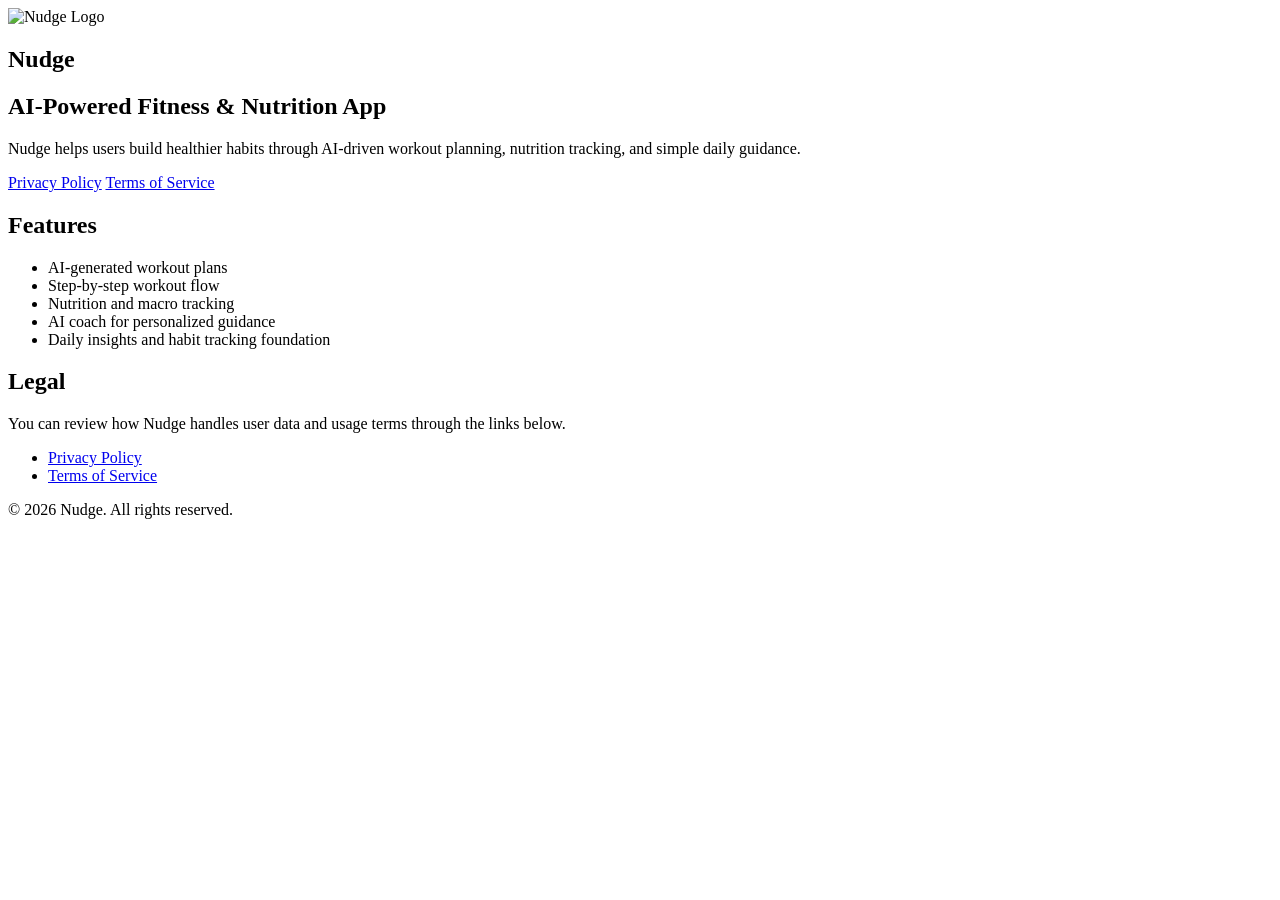
==== index.html @ b32153af "Create index.html" ====
<!DOCTYPE html>
<html lang="en">
<head>
  <meta charset="UTF-8" />
  <meta name="viewport" content="width=device-width, initial-scale=1.0" />
  <title>Nudge – AI-Powered Fitness & Nutrition App</title>
  <link rel="stylesheet" href="style.css" />
</head>
<body>
  <main class="page">
    <section class="hero">
      <div class="logo-row">
        <img src="assets/logo.png" alt="Nudge Logo" class="logo" />
        <h1 class="brand">Nudge</h1>
      </div>

      <h2>AI-Powered Fitness & Nutrition App</h2>

      <p class="subtitle">
        Nudge helps users build healthier habits through AI-driven workout planning,
        nutrition tracking, and simple daily guidance.
      </p>

      <div class="links">
        <a class="btn" href="privacy.html">Privacy Policy</a>
        <a class="btn secondary" href="terms.html">Terms of Service</a>
      </div>
    </section>

    <section class="section">
      <h2>Features</h2>
      <ul>
        <li>AI-generated workout plans</li>
        <li>Step-by-step workout flow</li>
        <li>Nutrition and macro tracking</li>
        <li>AI coach for personalized guidance</li>
        <li>Daily insights and habit tracking foundation</li>
      </ul>
    </section>

    <section class="section">
      <h2>Legal</h2>
      <p>
        You can review how Nudge handles user data and usage terms through the links below.
      </p>
      <ul>
        <li><a href="privacy.html">Privacy Policy</a></li>
        <li><a href="terms.html">Terms of Service</a></li>
      </ul>
    </section>

    <p class="footer">© 2026 Nudge. All rights reserved.</p>
  </main>
</body>
</html>
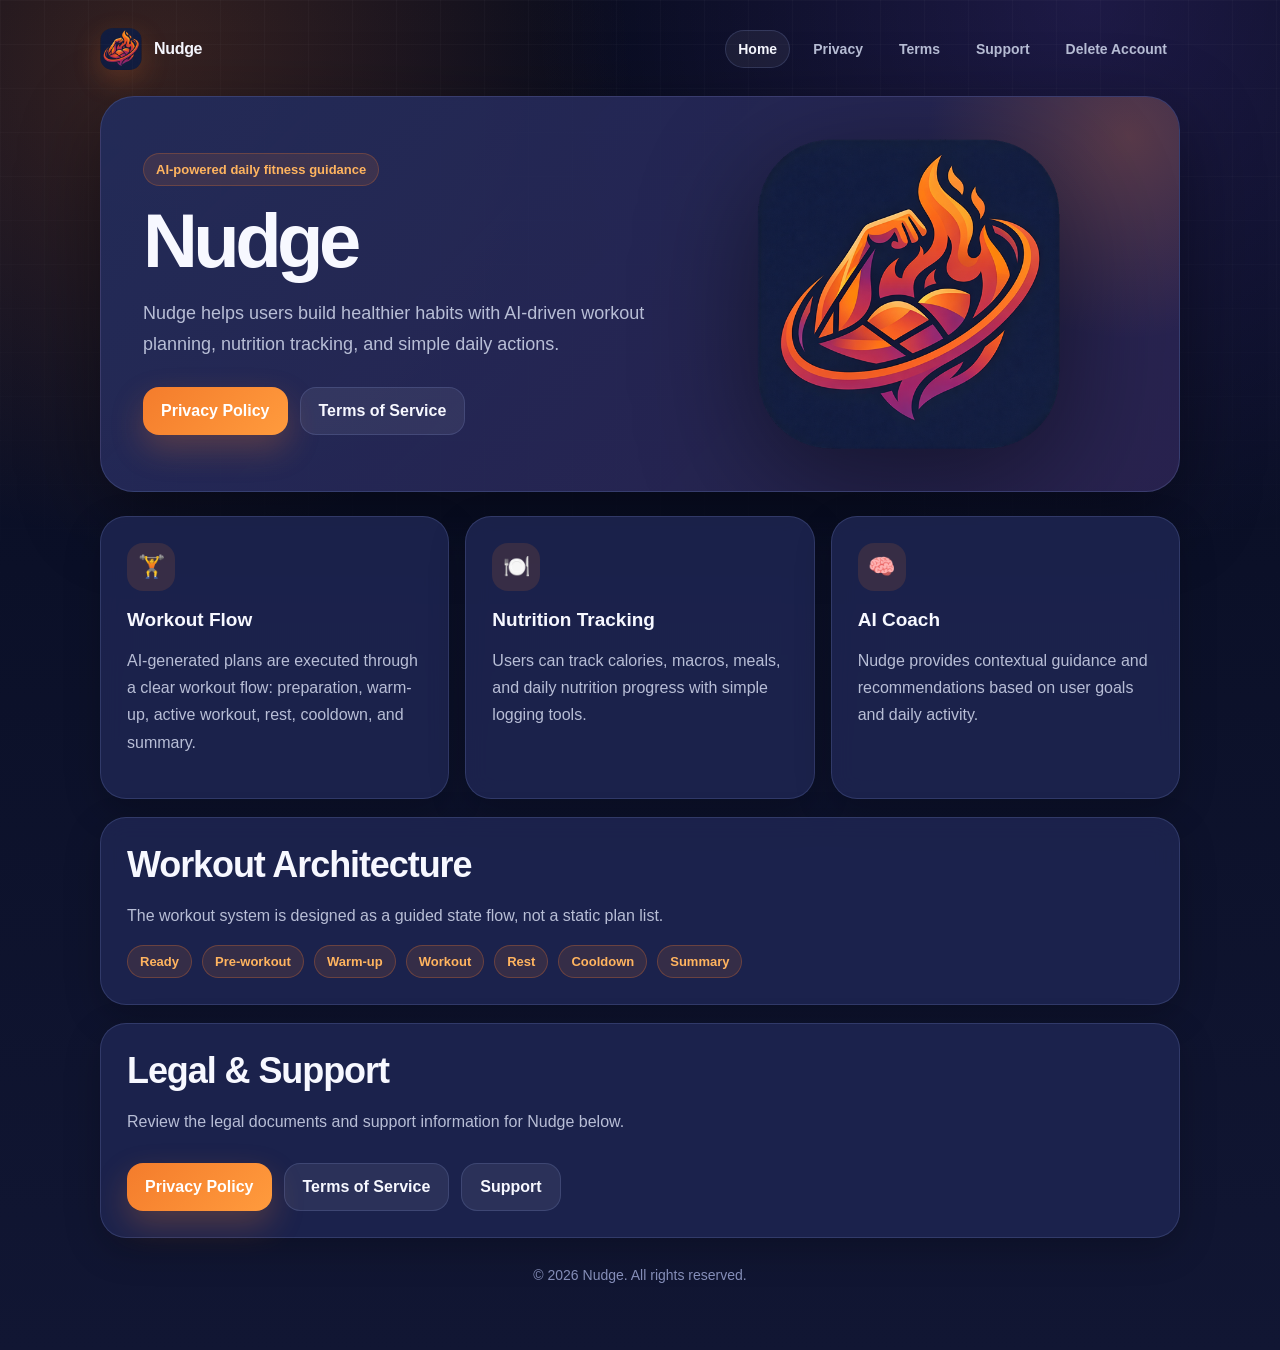
==== commit ede8178a: "Add files via upload" ====
--- a/index.html
+++ b/index.html
@@ -3,50 +3,86 @@
 <head>
   <meta charset="UTF-8" />
   <meta name="viewport" content="width=device-width, initial-scale=1.0" />
+  <meta name="description" content="Nudge is an AI-powered fitness and nutrition app for workout planning, nutrition tracking, and daily guidance." />
   <title>Nudge – AI-Powered Fitness & Nutrition App</title>
+  <link rel="icon" href="assets/logo.png" />
+  <link rel="apple-touch-icon" href="assets/logo.png" />
   <link rel="stylesheet" href="style.css" />
 </head>
 <body>
   <main class="page">
+    <nav class="nav">
+      <a class="nav-brand" href="index.html">
+        <img class="nav-logo" src="assets/logo.png" alt="Nudge logo" />
+        <span>Nudge</span>
+      </a>
+      <div class="nav-links">
+        <a class="active" href="index.html">Home</a>
+        <a href="privacy.html">Privacy</a>
+        <a href="terms.html">Terms</a>
+        <a href="support.html">Support</a>
+        <a href="delete-account.html">Delete Account</a>
+      </div>
+    </nav>
+
     <section class="hero">
-      <div class="logo-row">
-        <img src="assets/logo.png" alt="Nudge Logo" class="logo" />
-        <h1 class="brand">Nudge</h1>
+      <div class="hero-content">
+        <div class="eyebrow">AI-powered daily fitness guidance</div>
+        <h1>Nudge</h1>
+        <p class="lead">
+          Nudge helps users build healthier habits with AI-driven workout planning,
+          nutrition tracking, and simple daily actions.
+        </p>
+        <div class="cta-row">
+          <a class="btn" href="privacy.html">Privacy Policy</a>
+          <a class="btn secondary" href="terms.html">Terms of Service</a>
+        </div>
       </div>
+      <div class="hero-visual">
+        <img class="app-logo-large" src="assets/logo.png" alt="Nudge app logo" />
+      </div>
+    </section>
 
-      <h2>AI-Powered Fitness & Nutrition App</h2>
+    <section class="grid" aria-label="App features">
+      <article class="card">
+        <div class="card-icon">🏋️</div>
+        <h3>Workout Flow</h3>
+        <p>AI-generated plans are executed through a clear workout flow: preparation, warm-up, active workout, rest, cooldown, and summary.</p>
+      </article>
+      <article class="card">
+        <div class="card-icon">🍽️</div>
+        <h3>Nutrition Tracking</h3>
+        <p>Users can track calories, macros, meals, and daily nutrition progress with simple logging tools.</p>
+      </article>
+      <article class="card">
+        <div class="card-icon">🧠</div>
+        <h3>AI Coach</h3>
+        <p>Nudge provides contextual guidance and recommendations based on user goals and daily activity.</p>
+      </article>
+    </section>
 
-      <p class="subtitle">
-        Nudge helps users build healthier habits through AI-driven workout planning,
-        nutrition tracking, and simple daily guidance.
-      </p>
-
-      <div class="links">
-        <a class="btn" href="privacy.html">Privacy Policy</a>
-        <a class="btn secondary" href="terms.html">Terms of Service</a>
+    <section class="section">
+      <h2>Workout Architecture</h2>
+      <p>The workout system is designed as a guided state flow, not a static plan list.</p>
+      <div class="flow">
+        <span>Ready</span>
+        <span>Pre-workout</span>
+        <span>Warm-up</span>
+        <span>Workout</span>
+        <span>Rest</span>
+        <span>Cooldown</span>
+        <span>Summary</span>
       </div>
     </section>
 
     <section class="section">
-      <h2>Features</h2>
-      <ul>
-        <li>AI-generated workout plans</li>
-        <li>Step-by-step workout flow</li>
-        <li>Nutrition and macro tracking</li>
-        <li>AI coach for personalized guidance</li>
-        <li>Daily insights and habit tracking foundation</li>
-      </ul>
-    </section>
-
-    <section class="section">
-      <h2>Legal</h2>
-      <p>
-        You can review how Nudge handles user data and usage terms through the links below.
-      </p>
-      <ul>
-        <li><a href="privacy.html">Privacy Policy</a></li>
-        <li><a href="terms.html">Terms of Service</a></li>
-      </ul>
+      <h2>Legal & Support</h2>
+      <p>Review the legal documents and support information for Nudge below.</p>
+      <div class="links">
+        <a class="btn" href="privacy.html">Privacy Policy</a>
+        <a class="btn secondary" href="terms.html">Terms of Service</a>
+        <a class="btn secondary" href="support.html">Support</a>
+      </div>
     </section>
 
     <p class="footer">© 2026 Nudge. All rights reserved.</p>
--- a/style.css
+++ b/style.css
@@ -0,0 +1,324 @@
+:root {
+  --bg-0: #070b1d;
+  --bg-1: #0b1028;
+  --bg-2: #111633;
+  --card: rgba(31, 39, 83, 0.82);
+  --card-solid: #1c2247;
+  --card-2: rgba(43, 36, 82, 0.88);
+  --border: rgba(130, 145, 210, 0.22);
+  --text: #f7f8ff;
+  --muted: #b8bed6;
+  --soft: #8790bb;
+  --accent: #f47c2c;
+  --accent-2: #ffb45f;
+  --danger: #ff7a7a;
+  --success: #7ee2a8;
+  --shadow: 0 24px 80px rgba(0, 0, 0, 0.42);
+}
+
+* { box-sizing: border-box; }
+
+html { scroll-behavior: smooth; }
+
+body {
+  margin: 0;
+  min-height: 100vh;
+  font-family: -apple-system, BlinkMacSystemFont, "Segoe UI", Roboto, Inter, Arial, sans-serif;
+  color: var(--text);
+  background:
+    radial-gradient(circle at 12% 5%, rgba(244, 124, 44, 0.20), transparent 28%),
+    radial-gradient(circle at 85% 0%, rgba(132, 92, 255, 0.18), transparent 32%),
+    linear-gradient(180deg, var(--bg-0), var(--bg-1) 42%, var(--bg-2));
+}
+
+body::before {
+  content: "";
+  position: fixed;
+  inset: 0;
+  pointer-events: none;
+  background-image:
+    linear-gradient(rgba(255,255,255,0.025) 1px, transparent 1px),
+    linear-gradient(90deg, rgba(255,255,255,0.025) 1px, transparent 1px);
+  background-size: 44px 44px;
+  mask-image: linear-gradient(to bottom, black, transparent 80%);
+}
+
+.page {
+  width: min(1080px, calc(100% - 32px));
+  margin: 0 auto;
+  padding: 28px 0 48px;
+}
+
+.nav {
+  display: flex;
+  align-items: center;
+  justify-content: space-between;
+  gap: 18px;
+  margin-bottom: 26px;
+}
+
+.nav-brand {
+  display: flex;
+  align-items: center;
+  gap: 12px;
+  color: var(--text);
+  text-decoration: none;
+  font-weight: 800;
+  letter-spacing: -0.02em;
+}
+
+.nav-logo {
+  width: 42px;
+  height: 42px;
+  border-radius: 13px;
+  box-shadow: 0 10px 28px rgba(244, 124, 44, 0.22);
+}
+
+.nav-links {
+  display: flex;
+  gap: 10px;
+  flex-wrap: wrap;
+  justify-content: flex-end;
+}
+
+.nav-links a {
+  color: var(--muted);
+  text-decoration: none;
+  font-size: 14px;
+  font-weight: 700;
+  padding: 10px 12px;
+  border: 1px solid transparent;
+  border-radius: 999px;
+}
+
+.nav-links a:hover,
+.nav-links a.active {
+  color: var(--text);
+  background: rgba(255,255,255,0.06);
+  border-color: var(--border);
+}
+
+.hero {
+  position: relative;
+  overflow: hidden;
+  display: grid;
+  grid-template-columns: 1.05fr 0.95fr;
+  gap: 34px;
+  align-items: center;
+  background: linear-gradient(135deg, rgba(34, 43, 89, 0.96), rgba(43, 36, 82, 0.92));
+  border: 1px solid var(--border);
+  border-radius: 34px;
+  padding: 42px;
+  box-shadow: var(--shadow);
+}
+
+.hero::after {
+  content: "";
+  position: absolute;
+  width: 420px;
+  height: 420px;
+  right: -160px;
+  top: -170px;
+  background: radial-gradient(circle, rgba(244, 124, 44, 0.24), transparent 68%);
+}
+
+.hero-content,
+.hero-visual { position: relative; z-index: 1; }
+
+.eyebrow {
+  display: inline-flex;
+  align-items: center;
+  gap: 8px;
+  color: var(--accent-2);
+  background: rgba(244, 124, 44, 0.12);
+  border: 1px solid rgba(244, 124, 44, 0.24);
+  border-radius: 999px;
+  padding: 8px 12px;
+  font-size: 13px;
+  font-weight: 800;
+  margin-bottom: 18px;
+}
+
+h1 {
+  margin: 0;
+  font-size: clamp(40px, 7vw, 76px);
+  line-height: 0.98;
+  letter-spacing: -0.06em;
+}
+
+h2 {
+  margin: 0 0 14px;
+  font-size: clamp(24px, 3vw, 36px);
+  letter-spacing: -0.03em;
+}
+
+h3 {
+  margin: 0 0 8px;
+  font-size: 19px;
+}
+
+p, li {
+  color: var(--muted);
+  line-height: 1.7;
+}
+
+.lead {
+  margin: 20px 0 0;
+  max-width: 640px;
+  font-size: 18px;
+}
+
+.hero-visual {
+  display: grid;
+  place-items: center;
+  min-height: 280px;
+}
+
+.app-logo-large {
+  width: min(310px, 78vw);
+  height: auto;
+  border-radius: 34px;
+  filter: drop-shadow(0 30px 60px rgba(0,0,0,0.45));
+}
+
+.cta-row,
+.links {
+  display: flex;
+  gap: 12px;
+  flex-wrap: wrap;
+  margin-top: 28px;
+}
+
+.btn {
+  display: inline-flex;
+  align-items: center;
+  justify-content: center;
+  gap: 8px;
+  min-height: 48px;
+  padding: 14px 18px;
+  border-radius: 16px;
+  color: #ffffff;
+  background: linear-gradient(135deg, var(--accent), #ff9b3d);
+  box-shadow: 0 14px 32px rgba(244, 124, 44, 0.25);
+  text-decoration: none;
+  font-weight: 900;
+}
+
+.btn.secondary {
+  background: rgba(255,255,255,0.07);
+  color: var(--text);
+  border: 1px solid var(--border);
+  box-shadow: none;
+}
+
+.grid {
+  display: grid;
+  grid-template-columns: repeat(3, 1fr);
+  gap: 16px;
+  margin-top: 24px;
+}
+
+.card,
+.section,
+.legal-card {
+  background: var(--card);
+  border: 1px solid var(--border);
+  border-radius: 26px;
+  padding: 26px;
+  box-shadow: 0 12px 36px rgba(0,0,0,0.22);
+  backdrop-filter: blur(12px);
+}
+
+.section { margin-top: 18px; }
+
+.card-icon {
+  width: 48px;
+  height: 48px;
+  display: grid;
+  place-items: center;
+  border-radius: 16px;
+  margin-bottom: 18px;
+  background: rgba(244, 124, 44, 0.13);
+  color: var(--accent-2);
+  font-size: 22px;
+}
+
+.flow {
+  display: flex;
+  flex-wrap: wrap;
+  gap: 10px;
+  margin-top: 16px;
+}
+
+.flow span,
+.tag {
+  display: inline-flex;
+  align-items: center;
+  border-radius: 999px;
+  padding: 8px 12px;
+  color: var(--accent-2);
+  background: rgba(244,124,44,0.12);
+  border: 1px solid rgba(244,124,44,0.28);
+  font-weight: 800;
+  font-size: 13px;
+}
+
+.legal-shell {
+  max-width: 920px;
+  margin: 0 auto;
+}
+
+.legal-card h1 {
+  font-size: clamp(32px, 5vw, 50px);
+  margin-bottom: 10px;
+}
+
+.legal-card h2 {
+  margin-top: 34px;
+  padding-top: 20px;
+  border-top: 1px solid var(--border);
+  font-size: 22px;
+}
+
+.legal-card h2:first-of-type {
+  border-top: 0;
+  padding-top: 0;
+}
+
+.legal-card h3 {
+  margin-top: 24px;
+  color: var(--text);
+}
+
+.meta {
+  color: var(--soft);
+  margin-top: 0;
+}
+
+.notice {
+  border-left: 4px solid var(--accent);
+  background: rgba(244,124,44,0.10);
+  padding: 14px 16px;
+  border-radius: 16px;
+  margin: 20px 0;
+}
+
+a { color: var(--accent-2); font-weight: 800; }
+
+a:hover { color: var(--accent); }
+
+.footer {
+  margin-top: 26px;
+  text-align: center;
+  color: var(--soft);
+  font-size: 14px;
+}
+
+@media (max-width: 820px) {
+  .hero { grid-template-columns: 1fr; padding: 28px; }
+  .grid { grid-template-columns: 1fr; }
+  .nav { align-items: flex-start; flex-direction: column; }
+  .nav-links { justify-content: flex-start; }
+  .app-logo-large { width: min(230px, 72vw); }
+  .legal-card, .section, .card { padding: 22px; border-radius: 22px; }
+}
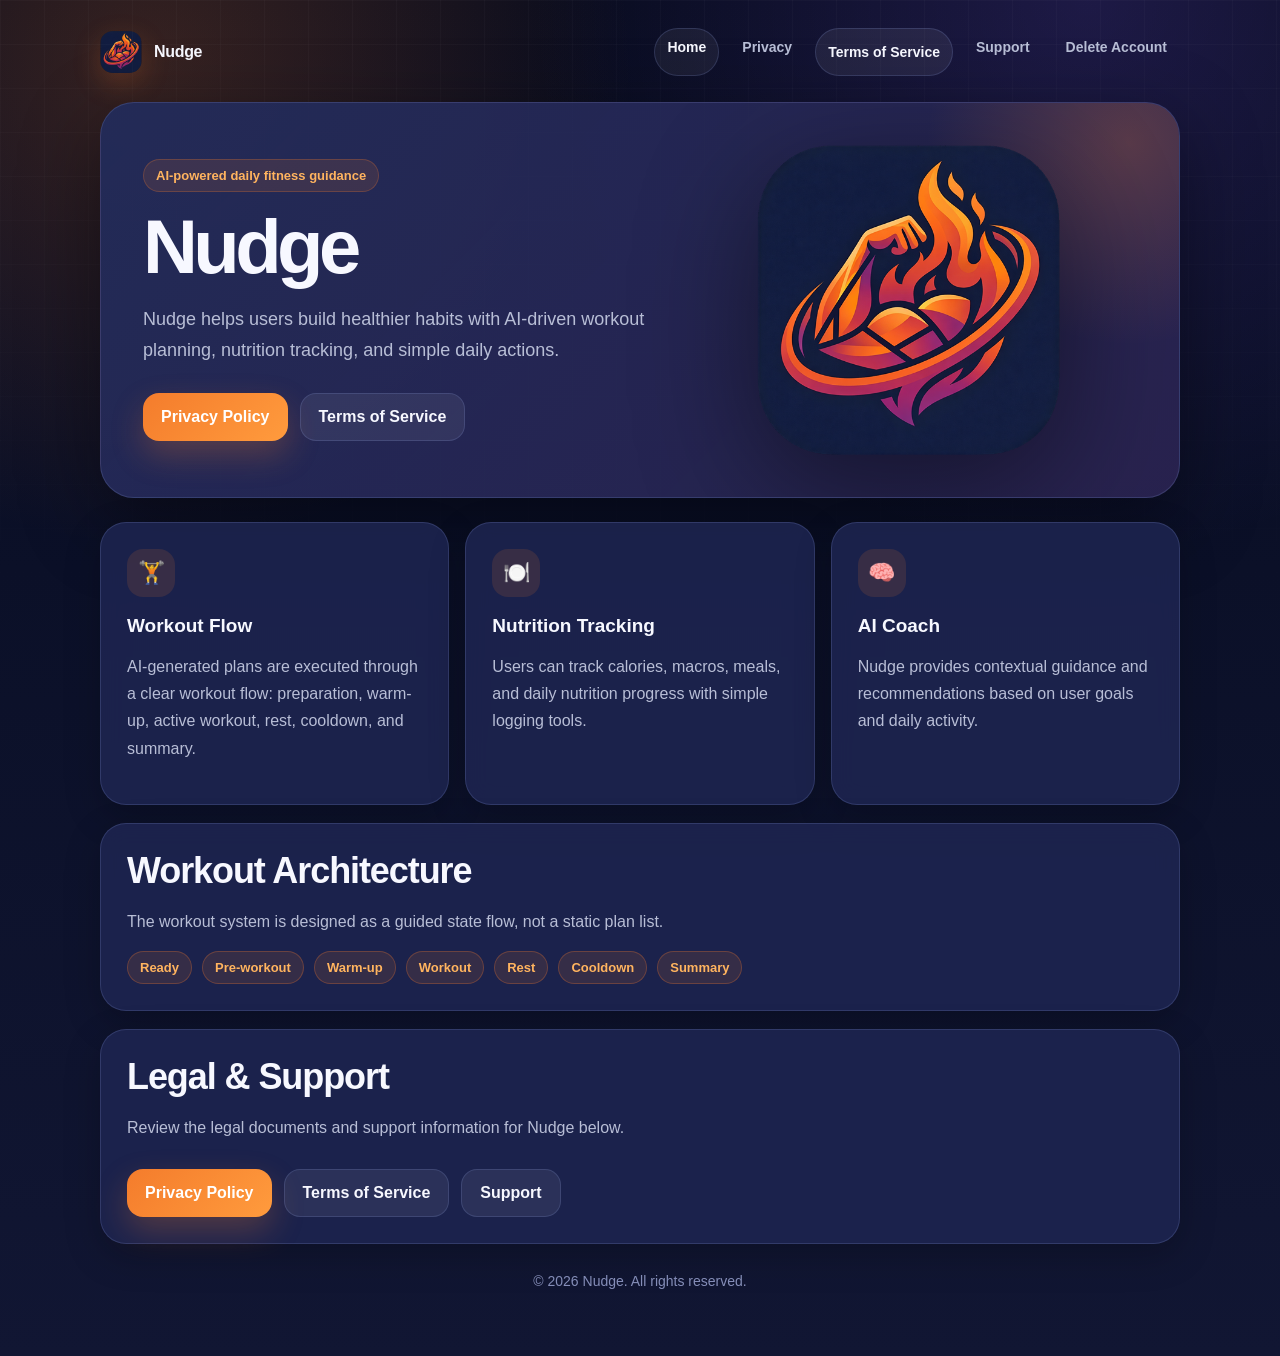
==== commit 19d58330: "Update index.html" ====
--- a/index.html
+++ b/index.html
@@ -19,7 +19,7 @@
       <div class="nav-links">
         <a class="active" href="index.html">Home</a>
         <a href="privacy.html">Privacy</a>
-        <a href="terms.html">Terms</a>
+        <a class="btn secondary" href="./terms.html">Terms of Service</a>
         <a href="support.html">Support</a>
         <a href="delete-account.html">Delete Account</a>
       </div>
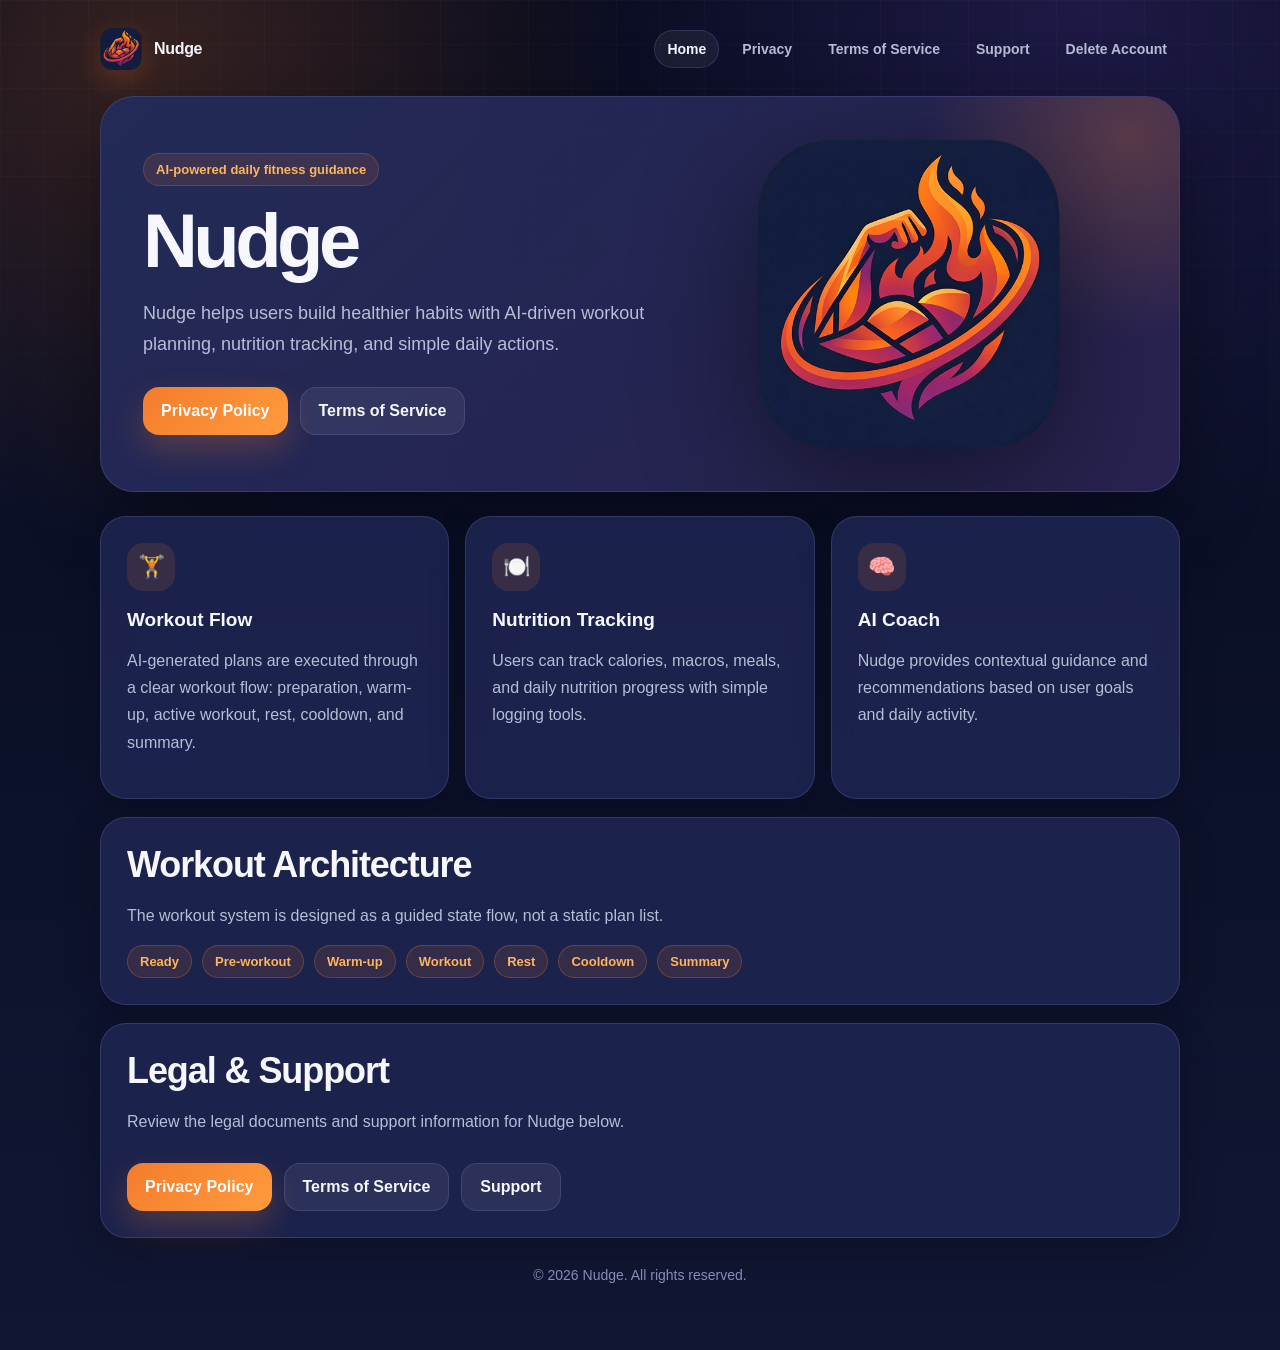
==== commit a7f7fc62: "Update index.html" ====
--- a/index.html
+++ b/index.html
@@ -19,7 +19,7 @@
       <div class="nav-links">
         <a class="active" href="index.html">Home</a>
         <a href="privacy.html">Privacy</a>
-        <a class="btn secondary" href="./terms.html">Terms of Service</a>
+        <a href="terms.html">Terms of Service</a>
         <a href="support.html">Support</a>
         <a href="delete-account.html">Delete Account</a>
       </div>
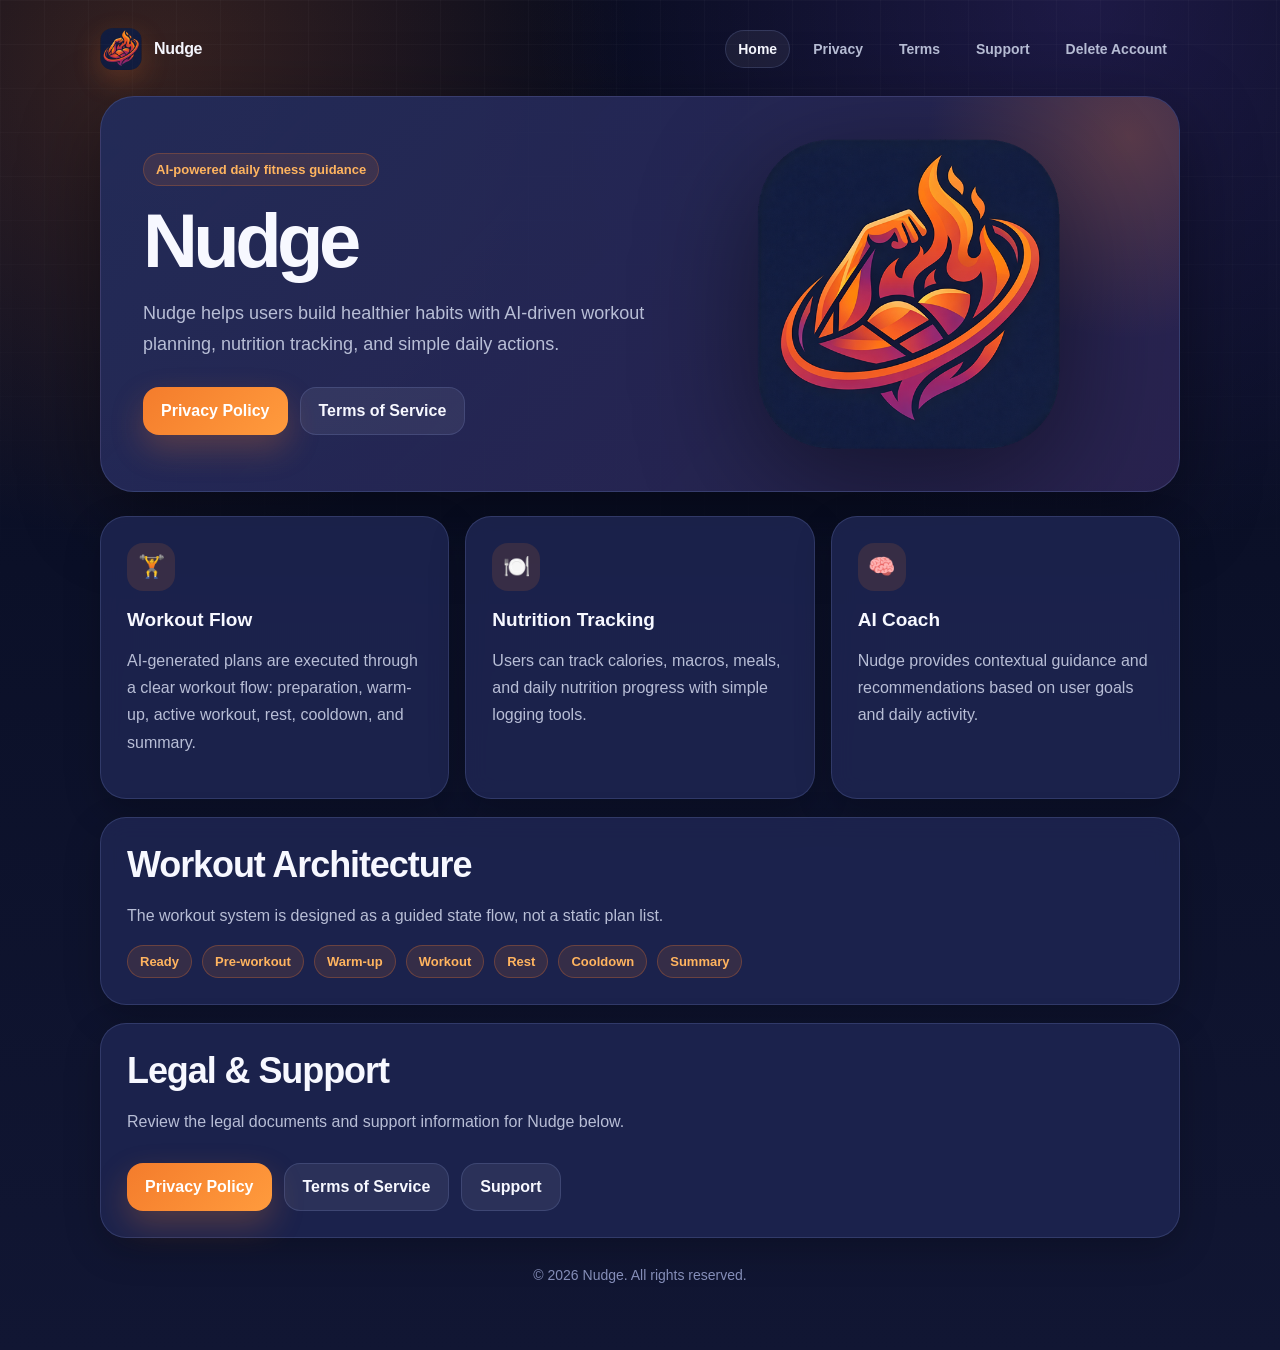
==== commit 2e48a75b: "Update index.html" ====
--- a/index.html
+++ b/index.html
@@ -19,7 +19,7 @@
       <div class="nav-links">
         <a class="active" href="index.html">Home</a>
         <a href="privacy.html">Privacy</a>
-        <a href="terms.html">Terms of Service</a>
+        <a href="terms.html">Terms</a>
         <a href="support.html">Support</a>
         <a href="delete-account.html">Delete Account</a>
       </div>
